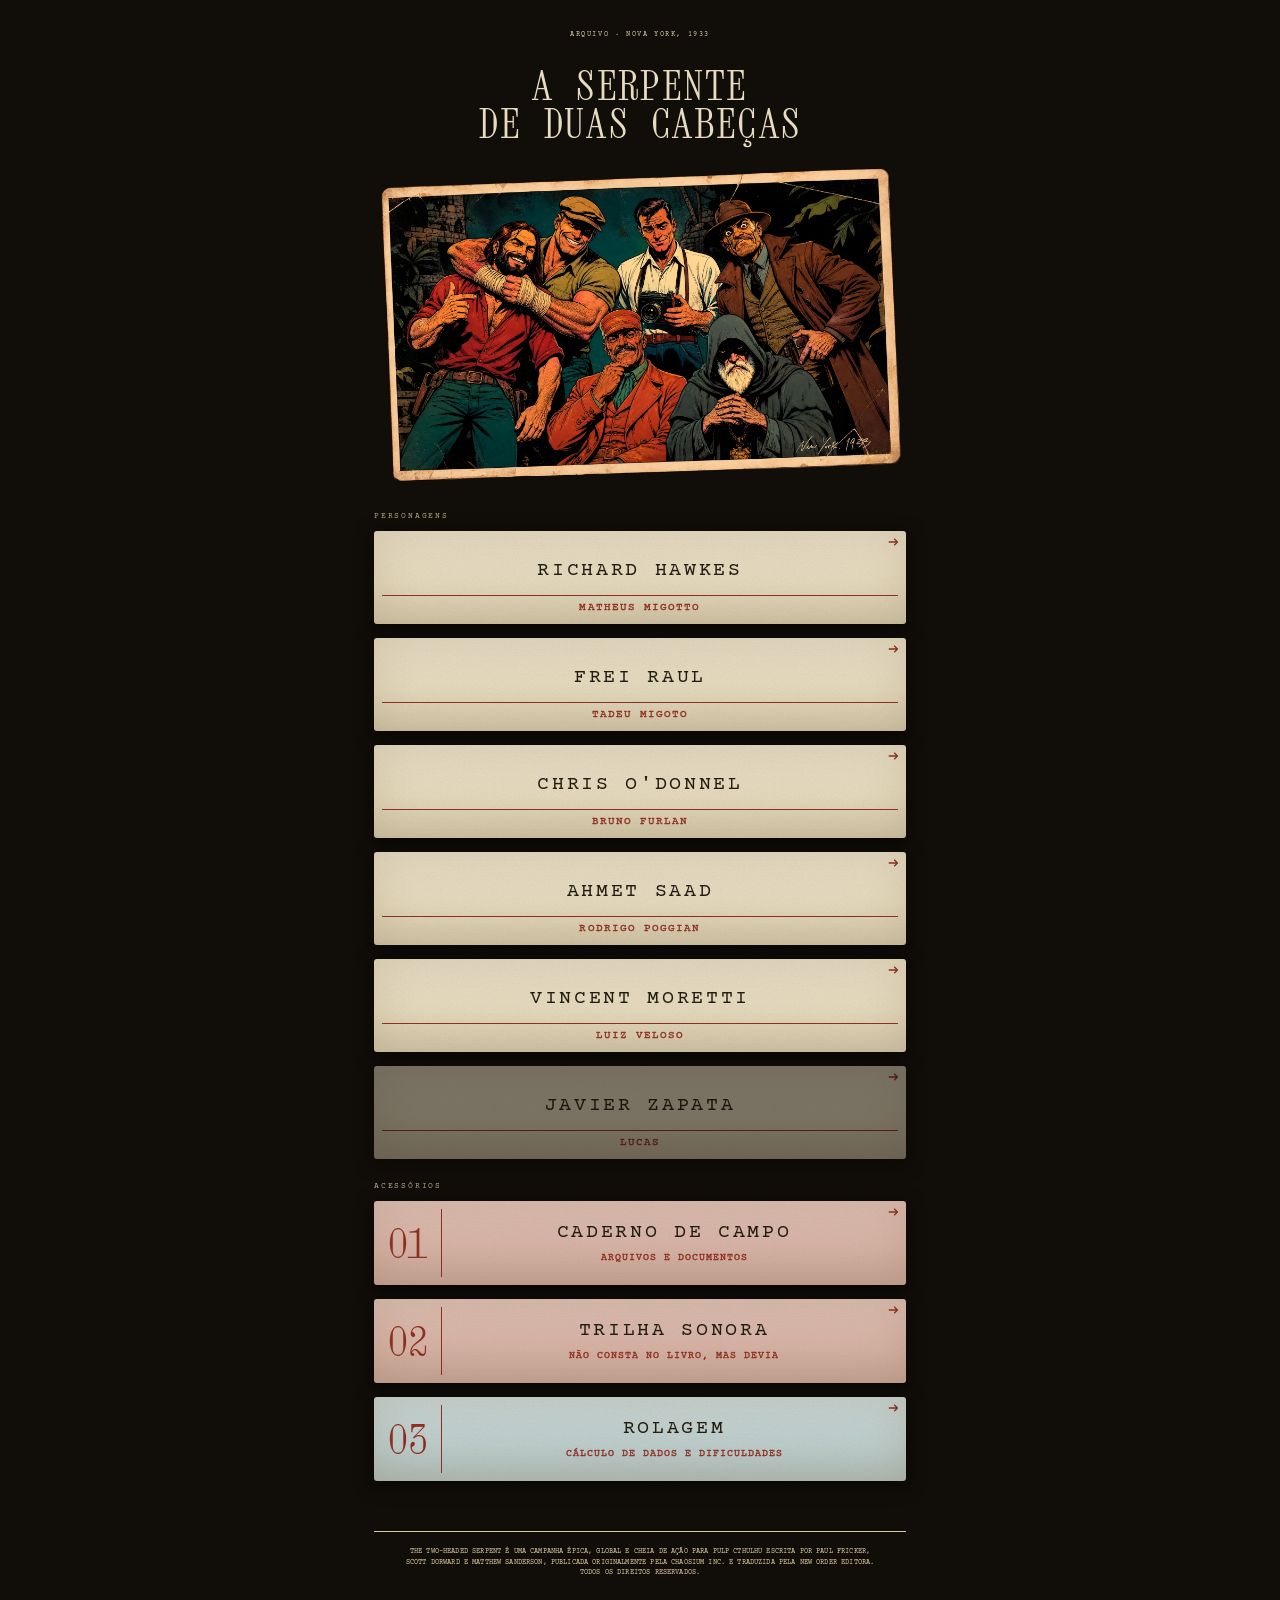
==== index.html @ 525dca21 "Raul no site: ficha, inventário e cards; .45 a 1D10+1; imagens já abrem prontas; Kornfield batista" ====
<!doctype html>
<html lang="pt-BR">
<head>
<meta charset="utf-8">
<meta name="viewport" content="width=device-width, initial-scale=1, viewport-fit=cover">
<meta name="robots" content="noindex, nofollow">
<title>A Serpente de Duas Cabeças · Jogadores</title>
<link rel="preconnect" href="https://fonts.googleapis.com">
<link rel="preconnect" href="https://fonts.gstatic.com" crossorigin>
<link rel="stylesheet" href="https://fonts.googleapis.com/css2?family=Courier+Prime:ital,wght@0,400;0,700;1,400&family=Xanh+Mono&display=swap">
<style>
/* Site dos jogadores. Medidas tiradas da revisão do Arthur (Revisão-Telas, 18/11/2026), numa
   tela de 390 px. 1 pt do Illustrator = 1,333 px. Regras: OS/DESIGN.md. Feito para celular. */
:root {
  --mesa:#110d09; --papel:#e7dcc0; --azul:#bfd1d1; --rosa:#d9b5a8; --sangue:#8e2f21;
  --tinta:#231d11; --escuro:#18120c; --tinta-clara:#d9c8a2;
  --fio:1.33px;                    /* 1 pt: o dobro dos 0,5 pt do Illustrator, que no celular ficou fino */
  --pt:radial-gradient(circle at 1px 1px, var(--sangue) .95px, transparent 1.2px); /* ponto do pontilhado */
  --f-maquina:'Courier Prime','Courier New',Courier,monospace;
  --f-titulo:'Xanh Mono','Courier Prime','Courier New',monospace;
  --ruido:url("data:image/svg+xml,%3Csvg xmlns='http://www.w3.org/2000/svg' width='140' height='140'%3E%3Cfilter id='n'%3E%3CfeTurbulence type='fractalNoise' baseFrequency='0.9' numOctaves='2' stitchTiles='stitch'/%3E%3CfeColorMatrix type='matrix' values='0 0 0 0 0.2 0 0 0 0 0.15 0 0 0 0 0.08 0 0 0 0.25 0'/%3E%3C/filter%3E%3Crect width='140' height='140' filter='url(%23n)' opacity='0.45'/%3E%3C/svg%3E");
  color-scheme:dark;
}
*,*::before,*::after { box-sizing:border-box; }
html { -webkit-text-size-adjust:100%; }
body { margin:0; background:var(--mesa); color:var(--tinta); font-family:var(--f-maquina); font-size:12px; line-height:1.45; }
button { font:inherit; color:inherit; cursor:pointer; background:none; border:0; padding:0; }
a { color:var(--sangue); }
:focus-visible { outline:1px dashed var(--sangue); outline-offset:2px; }
h1,h2,h3 { font-weight:400; margin:0; }
p { margin:0; }
.mesa { max-width:560px; margin:0 auto; padding:13px max(14px, env(safe-area-inset-right)) 40px max(14px, env(safe-area-inset-left)); display:flex; flex-direction:column; gap:14px; }

/* Superfícies: mesmo ruído e sombra, três cores */
.papel, .azul, .rosa { background-image:var(--ruido), linear-gradient(180deg, rgba(255,255,255,.18) 0%, rgba(255,255,255,0) 55%, rgba(60,40,10,.10) 100%);
  background-size:140px 140px, cover; box-shadow:inset 0 0 46px rgba(120,90,50,.18), 0 4px 18px rgba(0,0,0,.6); border-radius:3px; }
.papel { background-color:var(--papel); }
.azul { background-color:var(--azul); }
.rosa { background-color:var(--rosa); }

/* Peças que se repetem */
.cx { text-transform:uppercase; }
.rot { font-size:10px; letter-spacing:.1em; text-transform:uppercase; color:var(--sangue); -webkit-text-stroke:.35px var(--sangue); }
.nome-g { font-weight:400; font-size:20px; letter-spacing:.133em; text-transform:uppercase; line-height:1.2; color:var(--tinta); }
.titulo { font-family:var(--f-titulo); color:var(--sangue); font-size:20px; letter-spacing:.133em; text-transform:uppercase; -webkit-text-stroke:.8px var(--sangue); }
.ponto { height:2px; background:var(--pt) 0 0/4px 2px repeat-x; }
.pontilhado { background:
  var(--pt) top left/4px 2px repeat-x,
  var(--pt) bottom left/4px 2px repeat-x,
  var(--pt) top left/2px 4px repeat-y,
  var(--pt) top right/2px 4px repeat-y; }
.seta { width:9px; height:10px; flex:none; stroke:var(--sangue); fill:none; stroke-width:var(--fio); }
.num { font-family:var(--f-titulo); -webkit-text-stroke:.4px var(--tinta); color:var(--tinta); }
.rotulo { font-size:8.2px; letter-spacing:.22em; text-transform:uppercase; color:var(--tinta-clara); opacity:.8; margin:8px 0 -6px; }

/* Barra do topo */
.topo { display:flex; align-items:center; justify-content:space-between; color:var(--tinta-clara); border-bottom:var(--fio) solid var(--tinta-clara); padding:0 1px 7px; }
.voltar { display:inline-flex; color:var(--tinta-clara); text-decoration:none; padding:10px; margin:-10px; }
.voltar i { width:11.2px; height:11.2px; border:var(--fio) solid var(--tinta-clara); display:grid; place-items:center; }
.voltar i svg { width:8px; height:6px; stroke:var(--tinta-clara); fill:none; stroke-width:var(--fio); }
.voltar b { height:11.2px; border:var(--fio) solid var(--tinta-clara); border-left:0; font-size:7.2px; letter-spacing:.2em; padding:0 7px 0 8px; line-height:10px; text-transform:uppercase; }
.topo .onde { font-size:9.3px; letter-spacing:.2em; text-transform:uppercase; }

/* Portal */
.capa { text-align:center; color:var(--tinta-clara); padding:16px 0 0; }
.capa small { display:block; font-size:7.3px; letter-spacing:.22em; text-transform:uppercase; }
.capa h1 { font-family:var(--f-titulo); font-size:40px; line-height:38px; letter-spacing:.04em; text-transform:uppercase; color:var(--papel); margin-top:26px; }
.foto { display:block; width:100%; padding:0; margin:4px 0 0; cursor:zoom-in; }
.foto img { width:100%; height:auto; display:block; }
.porta { position:relative; display:block; text-decoration:none; color:var(--tinta); }
.porta > .seta { position:absolute; top:6px; right:8px; transform:rotate(-90deg); }
.porta.pj { height:93px; padding:28px 8px 0; text-align:center; }
.porta.pj b { display:block; font-weight:400; height:36px; }
.porta.pj small { display:block; border-top:var(--fio) solid var(--sangue); padding-top:5px; font-size:10.7px; }
.porta.sem { opacity:.5; }
.porta.acc { display:grid; grid-template-columns:68px 1fr; height:84px; }
.porta.acc .n { font-family:var(--f-titulo); font-size:40px; color:var(--sangue); display:grid; place-items:center; border-right:var(--fio) solid var(--sangue); margin:8px 0; line-height:1; }
.porta.acc div { display:flex; flex-direction:column; justify-content:center; align-items:center; text-align:center; padding:0 10px; gap:6px; }
.porta.acc small { font-size:10px; }
.creditos { border-top:var(--fio) solid var(--tinta-clara); margin-top:36px; padding:14px 6px 0; text-align:center; color:var(--tinta-clara); font-size:7.3px; letter-spacing:.02em; text-transform:uppercase; line-height:1.45; text-wrap:balance; }

/* Ampliar a foto */
.zoom { position:fixed; inset:0; z-index:9; background:#0a0705; touch-action:none; overflow:hidden; }
.zoom[hidden] { display:none; }
.zoom img { position:absolute; inset:0; width:100%; height:100%; object-fit:contain; transform-origin:50% 50%; will-change:transform; user-select:none; -webkit-user-drag:none; }
.zoom .fechar { position:absolute; z-index:1; top:max(14px, env(safe-area-inset-top)); right:14px; display:inline-flex; color:var(--tinta-clara); padding:10px; margin:-10px; }
.zoom .fechar b { height:20px; border:var(--fio) solid var(--tinta-clara); font-size:9px; letter-spacing:.2em; padding:0 9px; line-height:19px; font-weight:700; text-transform:uppercase; }
.zoom .dica { position:absolute; bottom:max(16px, env(safe-area-inset-bottom)); left:0; right:0; text-align:center; color:var(--tinta-clara); opacity:.6; font-size:8.2px; letter-spacing:.22em; text-transform:uppercase; pointer-events:none; }

/* Personagem */
.retrato { width:100%; aspect-ratio:3/4; object-fit:cover; border-radius:3px; display:block; background:#1b140d; margin-top:30px; }
.retrato.vazio { display:grid; place-items:center; color:var(--tinta-clara); opacity:.5; font-size:12px; }
.ident { padding:9px 9px 12px; margin-top:-1px; }
.tabela { border:var(--fio) solid var(--sangue); display:grid; grid-template-columns:131.5fr 71.4fr 71.4fr 71.4fr; }
.tabela > div { border-right:var(--fio) solid var(--sangue); border-bottom:var(--fio) solid var(--sangue); padding:4px 7px 5px; min-width:0; }
.tabela > div:nth-last-child(-n+2) { border-bottom:0; }
.tabela .ult { border-right:0; }
.tabela .nome { grid-column:1/-1; position:relative; text-align:center; padding:9px 7px 4px; border-right:0; }
.tabela .nome .rot { position:absolute; left:7px; top:4px; }
.tabela .nome h1 { font-family:var(--f-titulo); font-size:27px; line-height:1.05; letter-spacing:.111em; text-transform:uppercase; color:#191717; -webkit-text-stroke:.8px #191717; }
.tabela .meia { grid-column:span 2; }
.tabela .v { display:block; text-align:center; font-size:13.3px; letter-spacing:.1em; text-transform:uppercase; line-height:1.25; padding-top:2px; overflow-wrap:anywhere; }
.botoes { display:grid; grid-template-columns:repeat(3,1fr); gap:7.7px; margin-top:10px; }
.botoes a { position:relative; height:41px; border:var(--fio) solid var(--sangue); display:grid; place-items:center; text-decoration:none; }
.botoes a span { font-family:var(--f-titulo); font-size:15.5px; letter-spacing:.065em; text-transform:uppercase; color:var(--sangue); -webkit-text-stroke:.8px var(--sangue); padding-bottom:3px;
  background:var(--pt) 0 100%/4px 2px repeat-x; line-height:1.1; }
.botoes a .seta { position:absolute; right:5px; bottom:3px; transform:rotate(-90deg); }

/* Fichas: blocos que abrem e fecham */
details.area > summary { list-style:none; cursor:pointer; position:relative; padding:14px 30px 11px; text-align:center; user-select:none; }
details.area > summary::-webkit-details-marker { display:none; }
details.area > summary .seta { position:absolute; right:13px; top:50%; margin-top:-5px; transition:transform .18s; }
details.area:not([open]) > summary .seta { transform:rotate(-90deg); }
.dentro { border-top:var(--fio) solid var(--sangue); border-bottom:var(--fio) solid var(--sangue); margin:0 9px 18px; }
.rosa > .dentro, .aviso-fim .dentro { border-top:0; }

/* Estado atual */
.medidores { display:grid; grid-auto-flow:column; grid-auto-columns:95px; gap:7.5px; overflow-x:auto; scroll-snap-type:x mandatory; scrollbar-width:none;
  margin:0 -9px; padding:14px 11px 16px; scroll-padding-inline:11px; }
.medidores::-webkit-scrollbar { display:none; }
@media (min-width:520px) { .medidores { grid-auto-flow:row; grid-template-columns:repeat(5,minmax(0,1fr)); grid-auto-columns:auto; overflow:visible; } }
.med { scroll-snap-align:start; border:var(--fio) solid var(--sangue); display:flex; flex-direction:column; align-items:center; }
.med > span { width:100%; height:25px; border-bottom:var(--fio) solid var(--sangue); text-align:center; font-size:20px; line-height:25px; color:var(--sangue); text-transform:uppercase; }
.med input { width:100%; min-width:0; height:62px; text-align:center; font-family:var(--f-titulo); font-size:55px; line-height:62px; color:var(--escuro); background:transparent; border:0; padding:0; margin-top:4px; -moz-appearance:textfield; border-radius:0; }
.med input::-webkit-outer-spin-button,.med input::-webkit-inner-spin-button { -webkit-appearance:none; }
.med input:focus { outline:none; background:rgba(255,255,255,.25); }
.med .ponto { width:58px; margin-top:3px; }
.med small { font-size:10px; letter-spacing:.1em; color:var(--sangue); -webkit-text-stroke:.35px var(--sangue); text-transform:uppercase; height:20px; line-height:20px; }
.med .pm { display:grid; grid-template-columns:1fr 1fr; width:100%; border-top:var(--fio) solid var(--sangue); }
.med .pm button { height:25px; position:relative; }
.med .pm button + button { border-left:var(--fio) solid var(--sangue); }
.med .pm button::before, .med .pm button.mais::after { content:''; position:absolute; left:50%; top:50%; width:7.2px; height:var(--fio); margin-left:-3.6px; background:var(--sangue); }
.med .pm button.mais::after { transform:rotate(90deg); }

/* Combate */
.arma { display:grid; grid-template-columns:1fr 63px; gap:0 10px; padding:12px 0 12px; position:relative; }
.arma + .arma { background:var(--pt) 0 0/4px 2px repeat-x; }
.arma .esq { min-width:0; display:flex; flex-direction:column; }
.arma .l { display:flex; justify-content:space-between; gap:8px; align-items:baseline; }
.arma .l .rot:last-child { flex:none; }
.arma .l .nome-g:last-child { flex:none; }
.arma .nome-g { margin-top:6px; }
.caixa { border:var(--fio) solid var(--sangue); display:grid; grid-template-columns:42.2fr 21.1fr; grid-template-rows:23.5px 23.5px; align-self:start; }
.caixa > * { display:grid; place-items:center; }
.caixa .g { grid-row:1/3; border-right:var(--fio) solid var(--sangue); font-size:36px; letter-spacing:-.03em; -webkit-text-stroke:0; line-height:1; padding-top:2px; }
.caixa .m { font-size:13.3px; line-height:1; }
.caixa .m + .m { border-top:var(--fio) solid var(--sangue); }
.caixa .d { grid-column:1/-1; border-top:var(--fio) solid var(--sangue); padding:4px 2px 5px; text-align:center; line-height:1.15; }
.caixa .d b { display:block; font-size:12px; letter-spacing:.06em; text-transform:uppercase; overflow-wrap:break-word; }
.balas { display:flex; flex-wrap:wrap; align-items:center; margin:8px 0 0 -4px; }
.bc { width:23px; height:30px; display:grid; place-items:center; flex:none; }
/* gabarito vermelho; o X preto, riscado à mão, vaza um pouco do círculo */
.circ { width:15px; height:15px; border-radius:50%; border:var(--fio) solid var(--sangue); position:relative; display:block; }
.x .circ::before, .x .circ::after { content:''; position:absolute; left:50%; top:50%; width:23px; height:2px; margin:-1px 0 0 -11.5px; background:var(--tinta); transform:rotate(45deg); border-radius:1px; }
.x .circ::after { transform:rotate(-43deg); width:22px; margin-left:-11px; }
.balas .rec { margin-left:auto; padding:6px 0; text-decoration:underline; text-underline-offset:2px; }

/* Atributos */
.atribs { display:grid; grid-template-columns:1fr 1fr; gap:6px 0; padding:20px 0 22px; }
.atribs > div { display:flex; align-items:center; justify-content:center; gap:20px; }
.atribs .a { font-size:20px; letter-spacing:.133em; text-transform:uppercase; color:var(--sangue); text-decoration:underline; text-decoration-thickness:var(--fio); text-underline-offset:3px; width:52px; text-align:right; }
.atribs .caixa { grid-template-columns:42.2px 21.1px; }
.extras { display:flex; justify-content:center; gap:18.5px; padding:20px 0 22px; background:var(--pt) 0 0/4px 2px repeat-x; }
.extras > div { width:84px; height:59px; border:var(--fio) solid var(--sangue); padding:3px 6px 0; }
.extras .rot { display:block; line-height:1.2; }
.extras .num { display:block; text-align:center; font-size:36px; line-height:1; letter-spacing:-.03em; -webkit-text-stroke:0; }

/* Perícias */
.busca { display:block; width:100%; height:27.5px; margin:16px 0 4px; padding:0 9px; font:inherit; font-size:16px; border:var(--fio) solid var(--sangue); border-radius:0; background:transparent; color:var(--tinta); }
.busca::placeholder { font-style:italic; font-size:10px; letter-spacing:.1em; text-transform:uppercase; color:var(--sangue); }
.per { display:flex; align-items:center; gap:4px; min-height:39px; padding:4px 5px 4px 0; background:var(--pt) 0 100%/4px 2px repeat-x; }
.per:last-child { background:none; }
.per .bc { width:26px; height:34px; }
.per .bc.sem { visibility:hidden; }
.per .nm { flex:1; font-size:13.3px; letter-spacing:.075em; text-transform:uppercase; line-height:1.15; }
.per .nm i { display:block; -webkit-text-stroke:0; font-size:10px; font-style:italic; font-weight:400; letter-spacing:.1em; }
.per.grad .nm { font-weight:700; }
.per .vals { display:flex; align-items:center; flex:none; }
.per .vals b { width:21.1px; height:23.4px; border:var(--fio) solid var(--sangue); display:grid; place-items:center; font-weight:400; font-size:18.7px; letter-spacing:-.04em; line-height:1; padding-top:1px; -webkit-text-stroke:.5px var(--tinta); }
.per .vals em { font-style:normal; width:22.6px; text-align:center; font-size:13.3px; border-right:var(--fio) solid var(--sangue); line-height:15px; padding-top:1px; }
.per .vals b + em { margin-left:2px; }

/* Talentos e antecedentes */
.lista > div { padding:12px 10px 14px; position:relative; }
.lista > div + div { background:var(--pt) 0 0/4px 2px repeat-x; }
.lista .rot { display:block; margin-bottom:4px; }
.lista .nome-g { text-decoration:underline; text-decoration-thickness:var(--fio); text-underline-offset:4px; margin-bottom:8px; padding-right:20px; }
.lista p { font-size:12px; line-height:1.3; }
.lista p.nome-g { font-size:20px; line-height:1.2; }
.tal.off { opacity:.45; }
.marca { position:absolute; right:12px; top:12px; width:13.3px; height:13.3px; border:var(--fio) solid var(--sangue); }
.marca::before, .marca::after { content:''; position:absolute; left:50%; top:50%; width:21px; height:2px; margin:-1px 0 0 -10.5px; border-radius:1px; background:var(--tinta); transform:rotate(45deg); }
.marca::after { transform:rotate(-45deg); }
.off .marca::before, .off .marca::after { display:none; }
.lista .marca { padding:0; }
.marca-toque { position:absolute; right:0; top:0; width:44px; height:44px; }

/* Aviso de fim de sessão */
.aviso-fim { padding:14px 9px 0; text-align:center; }
.aviso-fim .titulo { display:block; padding-bottom:10px; }
.aviso-fim .ponto { margin:0; }
.aviso-fim p { -webkit-text-stroke:.35px var(--sangue); color:var(--sangue); font-size:10px; letter-spacing:.1em; text-transform:uppercase; line-height:1.5; padding:12px 0 14px; }
.aviso-fim .dois { display:grid; grid-template-columns:140.9px 140.9px; justify-content:center; gap:4px 17.6px; padding-bottom:18px; border-bottom:var(--fio) solid var(--sangue); margin-bottom:18px; }
.aviso-fim .dois .rot { display:block; }
.aviso-fim .dois button { height:41px; width:100%; border:var(--fio) solid var(--sangue); font-weight:700; font-size:10.7px; letter-spacing:.15em; text-transform:uppercase; line-height:1.35; color:var(--tinta); padding:0 4px; }

/* Inventário e cards */
.pagina { font-family:var(--f-titulo); font-size:40px; line-height:1.1; letter-spacing:.04em; text-transform:uppercase; color:var(--papel); text-align:center; margin:10px 0 0; }
.item > summary, .item > .cab { list-style:none; display:flex; align-items:center; gap:8px; padding:14px 13px 11px 14px; }
.item > summary { cursor:pointer; }
.item > summary::-webkit-details-marker { display:none; }
.item .nome-g { flex:1; min-width:0; }
.item .nome-g small { font-size:10px; letter-spacing:.1em; color:var(--sangue); white-space:nowrap; }
.item .q { display:flex; align-items:center; gap:5px; flex:none; }
.item .q i { width:8.5px; height:8.5px; position:relative; }
.item .q i::before, .item .q i::after { content:''; position:absolute; left:50%; top:50%; width:11.9px; height:var(--fio); margin-left:-5.95px; background:var(--sangue); transform:rotate(45deg); }
.item .q i::after { transform:rotate(-45deg); }
.item .q b { width:18.3px; height:18.3px; border:var(--fio) solid var(--sangue); display:grid; place-items:center; font-weight:400; font-size:13.7px; line-height:1; }
.item:not([open]) > summary .seta { transform:rotate(-90deg); }
.item .dentro { border-bottom:0; margin:0 9px; padding:14px 5px 16px; }
.item .dentro img { width:100%; border-radius:3px; display:block; margin-bottom:12px; }
.item .desc, .carta .desc { font-weight:700; font-size:12.5px; line-height:1.4; margin-bottom:12px; }
.emjogo { padding:10px 12px 12px 10px; }
.emjogo h3 { font-weight:700; font-size:10px; letter-spacing:.1em; text-transform:uppercase; color:var(--sangue); margin-bottom:6px; }
.emjogo ul { margin:0; padding:0; list-style:none; }
.emjogo li { font-size:12px; line-height:1.5; padding-left:15px; position:relative; }
.emjogo li::before { content:''; position:absolute; left:1px; top:.62em; width:4px; height:4px; background:var(--tinta); }
.emjogo li u { text-transform:uppercase; text-decoration-thickness:var(--fio); text-underline-offset:2px; }
.item .link { margin-top:12px; font-size:12px; }
.local { font-style:italic; font-size:12px; color:var(--tinta-clara); opacity:.85; margin:0 0 -6px; }
.vazio { border:var(--fio) dashed #4a3d29; border-radius:3px; padding:18px; color:var(--tinta-clara); opacity:.75; font-size:12px; }
/* Cards (feitiços, criaturas, regras): fechados, abrem com toque. Texto em markdown curto (ver md()) */
.carta { padding:0; }
.carta > summary { list-style:none; cursor:pointer; position:relative; padding:14px 34px 12px 14px; }
.carta > summary::-webkit-details-marker { display:none; }
.carta > summary .rot { display:block; margin-bottom:3px; }
.carta > summary .nome-g { padding:0; border:0; margin:0; }
.carta > summary .seta { position:absolute; right:13px; top:50%; margin-top:-5px; transition:transform .18s; }
.carta:not([open]) > summary .seta { transform:rotate(-90deg); }
.carta .corpo { border-top:var(--fio) solid var(--sangue); margin:0 9px; padding:16px 5px 18px; }
.carta .ilus { display:block; width:100%; max-width:none; margin:0 0 16px; border-radius:2px; }
.carta .ilus.traco { max-width:230px; margin-inline:auto; mix-blend-mode:multiply; }
.carta .ilus-vazia { border:var(--fio) dashed var(--sangue); opacity:.55; height:120px; display:grid; place-items:center; margin-bottom:16px;
  font-size:9px; letter-spacing:.22em; text-transform:uppercase; color:var(--sangue); }
.carta .txt p { font-size:12px; line-height:1.5; margin:0 0 10px; text-align:left; hyphens:auto; }
.carta .txt b { font-weight:700; }
.carta .txt h3 { font-family:var(--f-titulo); font-size:17px; letter-spacing:.12em; text-transform:uppercase; color:var(--sangue);
  -webkit-text-stroke:.6px var(--sangue); text-align:center; margin:20px 0 10px; display:flex; align-items:center; gap:10px; }
.carta .txt h3::before, .carta .txt h3::after { content:''; flex:1; height:var(--fio); background:var(--sangue); }
.carta .txt h4 { font-weight:700; font-size:10px; letter-spacing:.1em; text-transform:uppercase; color:var(--sangue); margin:12px 0 4px; }
.carta .txt ul { margin:0 0 10px; padding:0; list-style:none; }
.carta .txt li { font-size:12px; line-height:1.45; padding-left:15px; position:relative; margin-bottom:3px; }
.carta .txt li::before { content:''; position:absolute; left:1px; top:.62em; width:4px; height:4px; background:var(--tinta); }
.carta .txt ul.passos li { padding-left:0; }
.carta .txt ul.passos li::before { display:none; }
.carta .txt ul.passos .n { color:var(--sangue); }
.carta .txt .obs { font-style:italic; font-size:11px; opacity:.85; }
.carta .txt .fecho { border-top:var(--fio) solid var(--sangue); border-bottom:var(--fio) solid var(--sangue); padding:9px 4px; text-align:center;
  font-size:10.5px; letter-spacing:.08em; text-transform:uppercase; font-weight:700; margin-top:14px; }
/* Ficha de criatura */
.cri { display:grid; grid-template-columns:repeat(3,1fr); border:var(--fio) solid var(--sangue); margin-bottom:12px; }
.cri > div { display:flex; justify-content:space-between; align-items:baseline; padding:6px 8px 5px; border-right:var(--fio) solid var(--sangue); border-bottom:var(--fio) solid var(--sangue); }
.cri > div:nth-child(3n) { border-right:0; }
.cri > div:nth-last-child(-n+3) { border-bottom:0; }
.cri .rot { font-size:15px; letter-spacing:.08em; -webkit-text-stroke:.45px var(--sangue); }
.cri .num { font-size:20px; line-height:1; -webkit-text-stroke:0; }
.atq { border:var(--fio) solid var(--sangue); margin-bottom:6px; }
.atq > div { display:grid; grid-template-columns:1fr 92px 74px; align-items:center; gap:6px; padding:6px 8px 5px; }
.atq > div + div { background:var(--pt) 0 0/4px 2px repeat-x; }
.atq .nm { font-size:12px; letter-spacing:.08em; text-transform:uppercase; font-weight:700; }
.atq .v { font-family:var(--f-titulo); font-size:18px; -webkit-text-stroke:0; white-space:nowrap; }
.atq .v small { font-family:var(--f-maquina); font-size:10px; letter-spacing:.04em; }
.atq .d { text-align:right; font-size:12px; white-space:nowrap; }
.atq .cab { padding-top:5px; padding-bottom:3px; }
.atq .cab span { font-size:8.5px; letter-spacing:.18em; text-transform:uppercase; color:var(--sangue); }
.atq .cab span:last-child { text-align:right; }
.nota-atq { font-size:10px; letter-spacing:.1em; text-transform:uppercase; color:var(--sangue); text-align:right; margin-bottom:12px; }
.poder .vercard { display:inline-flex; align-items:center; gap:6px; margin-top:8px; font-size:10px; letter-spacing:.1em; text-transform:uppercase; color:var(--sangue); text-decoration:none; padding:6px 0; }
.poder .vercard .seta { transform:rotate(-90deg); }
.carta .fonte { margin-top:14px; font-size:8.2px; letter-spacing:.2em; text-transform:uppercase; color:var(--sangue); opacity:.7; display:flex; justify-content:space-between; }
</style>
</head>
<body>
<div class="mesa" id="mesa"></div>
<div class="zoom" id="zoom" hidden><button class="fechar" data-z="fecha" aria-label="Fechar"><b>Fechar ×</b></button><img id="zoom-img" alt="Foto do grupo"><p class="dica">Dois dedos para ampliar</p></div>
<script src="dados.js"></script>
<script>
/* Navegação por # : #/ (portal) · #/<pj> · #/<pj>/ficha · #/<pj>/inventario · #/<pj>/cartas
   O que o jogador mexe (PV, PM, sanidade, sorte, armadura, munição, talento ligado) fica só neste
   aparelho (localStorage "ths-pj:<pj>"). Nada é enviado a lugar nenhum. A ficha oficial é o ficha.yaml. */
const D = window.DADOS, mesa = document.getElementById('mesa');
const esc = s => String(s == null ? '' : s).replace(/&/g, '&amp;').replace(/</g, '&lt;').replace(/"/g, '&quot;');
const semAcento = s => s.normalize('NFD').replace(/[̀-ͯ]/g, '').toLowerCase();
const dd = v => v == null ? '—' : (v < 10 ? '0' + v : '' + v);
const SETA = '<svg class="seta" viewBox="0 0 9 10" aria-hidden="true"><path d="M4.5 0v9M1.2 5.7l3.3 3.3 3.3-3.3"/></svg>';
const caixa = (v, dano) => '<div class="caixa"><span class="num g">' + (v == null ? '—' : v) + '</span><span class="num m">' + (v == null ? '' : dd(Math.floor(v / 2))) + '</span><span class="num m">' + (v == null ? '' : dd(Math.floor(v / 5))) + '</span>' +
  (dano != null ? '<span class="d"><span class="rot">Dano</span><b>' + esc(dano).replace(/\+/g, '+<wbr>') + '</b></span>' : '') + '</div>';
let pj = null, E = null;
const chave = () => 'ths-pj:' + pj.slug;
/* Quando o Mestre registra a ficha de novo (campo registro do ficha.yaml), o que estava no aparelho dá lugar à ficha. */
function carrega() {
  const reg = pj.ficha ? pj.ficha.registro || '' : '';
  try { E = JSON.parse(localStorage.getItem(chave())); } catch (_) { E = null; }
  if (E && (E.registro || '') !== reg) E = null;
  if (!E) { E = { registro: reg, mun: {}, off: {}, marc: {}, areas: { estado: 1, combate: 1 } }; ((pj.ficha && pj.ficha.marcadas) || []).forEach(n => { E.marc[n] = 1; }); }
  E.marc = E.marc || {};
}
function salva() { try { localStorage.setItem(chave(), JSON.stringify(E)); } catch (_) {} }
const atual = k => E[k] !== undefined ? E[k] : (k === 'arm' ? pj.ficha.armadura.valor : typeof pj.ficha[k] === 'object' ? pj.ficha[k].atual : pj.ficha[k]);
const gasto = (a, i) => E.mun[i] != null ? E.mun[i] : (a.carregada != null ? a.municao - a.carregada : 0);

function topo(volta, onde) {
  return '<nav class="topo"><a class="voltar" href="' + volta + '"><i><svg viewBox="0 0 8 6"><path d="M8 3H.6M3 .5.6 3 3 5.5"/></svg></i><b>Voltar</b></a><span class="onde">' + esc(onde) + '</span></nav>';
}
function portal() {
  document.title = 'A Serpente de Duas Cabeças';
  mesa.innerHTML = '<header class="capa"><small>Arquivo · Nova York, 1933</small><h1>A Serpente<br>de Duas Cabeças</h1></header>' +
    (D.foto ? '<button class="foto" data-z="abre" aria-label="Ampliar a foto do grupo"><img src="' + D.foto + '" alt="Foto do grupo"></button>' : '') +
    '<p class="rotulo">Personagens</p>' +
    D.pjs.map(p => '<a class="porta pj papel' + (p.ficha ? '' : ' sem') + '" href="#/' + p.slug + '"><b class="nome-g">' + esc(p.nome) + '</b><small class="rot">' + esc(p.jogador || '') + '</small>' + SETA + '</a>').join('') +
    '<p class="rotulo">Acessórios</p>' +
    '<a class="porta acc rosa" href="' + D.caderno + '"><span class="n">01</span><div><b class="nome-g">Caderno de Campo</b><small class="rot">Arquivos e documentos</small></div>' + SETA + '</a>' +
    '<a class="porta acc rosa" href="' + D.trilha + '" target="_blank" rel="noopener"><span class="n">02</span><div><b class="nome-g">Trilha sonora</b><small class="rot">Não consta no livro, mas devia</small></div>' + SETA + '</a>' +
    '<a class="porta acc azul" href="' + D.rolagem + '"><span class="n">03</span><div><b class="nome-g">Rolagem</b><small class="rot">Cálculo de dados e dificuldades</small></div>' + SETA + '</a>' +
    '<p class="creditos">The Two-Headed Serpent é uma campanha épica, global e cheia de ação para Pulp Cthulhu escrita por Paul Fricker, Scott Dorward e Matthew Sanderson, publicada originalmente pela Chaosium Inc. e traduzida pela New Order Editora.<br>Todos os direitos reservados.</p>';
}
/* Baixa as imagens do PJ (itens e cards) assim que qualquer tela dele abre, para já estarem prontas no clique.
   As imagens ficam guardadas em PRONTAS (decodificadas) para o navegador não descartá-las. */
const jaBaixou = new Set(), PRONTAS = [];
function precarrega(o) {
  const urls = [];
  (function varre(x) {
    if (Array.isArray(x)) x.forEach(varre);
    else if (x && typeof x === 'object') for (const k in x) { if (k === 'img' && typeof x[k] === 'string') urls.push(x[k]); else varre(x[k]); }
  })([o.inventario, o.guardado, o.cartas]);
  urls.filter(u => !jaBaixou.has(u)).forEach(u => {
    jaBaixou.add(u);
    const im = new Image(); im.decoding = 'async'; im.src = u; PRONTAS.push(im);
    if (im.decode) im.decode().catch(() => {});
  });
}
function area() {
  const f = pj.ficha || {};
  const cel = (rot, v, cls) => '<div class="' + (cls || '') + '"><span class="rot">' + rot + '</span><span class="v">' + esc(v == null || v === '' ? '—' : v) + '</span></div>';
  mesa.innerHTML = topo('#/', 'personagem') +
    (pj.retrato ? '<img class="retrato" src="' + pj.retrato + '" alt="Retrato de ' + esc(pj.nome) + '">' : '<div class="retrato vazio">retrato a caminho</div>') +
    '<section class="ident papel"><div class="tabela"><div class="nome"><span class="rot">Nome</span><h1>' + esc(pj.nome) + '</h1></div>' +
    (pj.ficha ? cel('Cidade natal', f.nascimento) + cel('Idade', f.idade) + cel('Peso', f.peso) + cel('Altura', f.altura, 'ult') +
      cel('Ocupação', f.ocupacao, 'meia') + cel('Arquétipo', f.arquetipo, 'meia ult') : '') + '</div>' +
    (pj.ficha ? '<nav class="botoes">' + [['ficha', 'Ficha'], ['inventario', 'Inventário'], ['cartas', 'Cards']].map(b => '<a href="#/' + pj.slug + '/' + b[0] + '"><span>' + b[1] + '</span>' + SETA + '</a>').join('') + '</nav>'
      : '<p class="vazio" style="margin-top:10px;color:var(--tinta)">A ficha deste personagem ainda não foi passada para o sistema.</p>') + '</section>';
}
function bloco(id, titulo, dentro) {
  return '<details class="area azul" data-area="' + id + '"' + (E.areas[id] ? ' open' : '') + '><summary><h2 class="titulo">' + titulo + '</h2>' + SETA + '</summary><div class="dentro">' + dentro + '</div></details>';
}
function medidor(k, rot, max) {
  return '<div class="med"><span>' + rot + '</span><input type="number" inputmode="numeric" data-f="' + k + '" value="' + atual(k) + '" aria-label="' + rot + '"><i class="ponto"></i><small>' + (max != null ? 'max ' + max : '') + '</small>' +
    '<div class="pm"><button class="mais" data-a="passo" data-k="' + k + '" data-v="1" aria-label="mais"></button><button data-a="passo" data-k="' + k + '" data-v="-1" aria-label="menos"></button></div></div>';
}
function armas() {
  const dx = String(pj.ficha.dx || '').replace(/^\+/, '');
  return pj.ficha.armas.map((a, i) => {
    let b = '';
    if (a.municao) { const g = gasto(a, i); b = '<div class="balas">'; for (let n = 0; n < a.municao; n++) b += '<button class="bc' + (n < a.municao - g ? ' x' : '') + '" data-a="bala" data-i="' + i + '" data-n="' + n + '" aria-label="bala ' + (n + 1) + '"><i class="circ"></i></button>'; b += '<button class="rec rot" data-a="recarga" data-i="' + i + '">recarregar</button></div>'; }
    const dano = a.dano ? (/^0?$/.test(dx) ? String(a.dano).replace(/\s*\+\s*DX\b/i, '') : String(a.dano).replace(/\bDX\b/i, dx || 'DX')) : null;  // DX zero: some do dano
    return '<div class="arma"><div class="esq"><div class="l"><span class="rot">' + esc(a.pericia || '') + '</span>' + (a.alcance ? '<span class="rot">dist.</span>' : '') + '</div>' +
      '<div class="l"><b class="nome-g">' + esc(a.nome) + '</b>' + (a.alcance ? '<span class="nome-g">' + esc(a.alcance) + 'm</span>' : '') + '</div>' + b + '</div>' + caixa(a.valor, dano || '—') + '</div>';
  }).join('');
}
function pericias(q) {
  const t = semAcento(q || '');
  const l = pj.ficha.pericias.filter(p => !t || semAcento(p[0]).includes(t));
  return l.length ? l.map(p => { const m = p[0].match(/^(.*?)\s*(\(.*\))$/), v = p[1];
    const marca = p[3] ? '<button class="bc' + (E.marc[p[0]] ? ' x' : '') + '" data-a="marca" data-p="' + esc(p[0]) + '" aria-label="Marcar ' + esc(p[0]) + ' para evolução"><i class="circ"></i></button>' : '<span class="bc sem"></span>';
    return '<div class="per ' + (p[2] ? 'grad' : 'base') + '">' + marca + '<span class="nm">' + esc(m ? m[1] : p[0]) + (m ? '<i>' + esc(m[2].replace('/', ' e ')) + '</i>' : '') + '</span>' +
      '<span class="vals"><b class="num">' + dd(v) + '</b><em class="num">' + dd(Math.floor(v / 2)) + '</em><em class="num">' + dd(Math.floor(v / 5)) + '</em></span></div>'; }).join('')
    : '<div class="per base"><span class="nm" style="padding-left:30px">Nenhuma perícia com esse nome.</span></div>';
}
function ficha() {
  const f = pj.ficha, A = f.atributos, an = f.antecedentes || {};
  const rot = { descricao: 'Descrição', ideologia: 'Ideologia e crenças', pessoas_significativas: 'Pessoas significativas', locais_importantes: 'Locais importantes', pertences_queridos: 'Pertences queridos', caracteristicas: 'Características', ferimentos_e_cicatrizes: 'Ferimentos e cicatrizes', fobias_e_manias: 'Fobias e manias', encontros_estranhos: 'Encontros com entidades estranhas', historia: 'História' };
  mesa.innerHTML = topo('#/' + pj.slug, pj.nome) +
    bloco('estado', 'Estado atual', '<div class="medidores">' + medidor('pv', 'PV', f.pv.max) + medidor('sorte', 'Srt', null) + medidor('sanidade', 'San', null) + medidor('pm', 'PM', f.pm.max) + medidor('arm', 'Arm', null) + '</div>') +
    bloco('combate', 'Combate', armas()) +
    bloco('atributos', 'Atributos', '<div class="atribs">' + ['FOR', 'CON', 'DES', 'INT', 'TAM', 'POD', 'APA', 'EDU'].filter(k => A[k] != null).map(k => '<div><span class="a">' + k + '</span>' + caixa(A[k]) + '</div>').join('') + '</div>' +
      '<div class="extras">' + [['MOV', dd(f.mov)], ['Corpo', f.corpo == null ? '—' : (f.corpo < 0 ? '' : '0') + f.corpo], ['DX', String(f.dx || '0').toLowerCase()]].map(x => '<div><span class="rot">' + x[0] + '</span><span class="num">' + esc(x[1]) + '</span></div>').join('') + '</div>') +
    bloco('pericias', 'Perícias', '<input class="busca" id="busca" type="search" placeholder="Buscar perícia..." autocomplete="off"><div id="pers">' + pericias('') + '</div>') +
    bloco('talentos', 'Talentos e Poderes', '<div class="lista">' + (f.talentos.length || poderes().length ? f.talentos.map((t, i) => '<div class="tal' + (E.off[i] ? ' off' : '') + '"><span class="rot">Talento nº' + (i + 1) + '</span><p class="nome-g">' + esc(t.nome) + '</p><p>' + esc(t.descricao || 'Sem descrição ainda.') + '</p>' +
      '<span class="marca" aria-hidden="true"></span><button class="marca-toque" data-a="talento" data-i="' + i + '" aria-label="Ligar ou desligar ' + esc(t.nome) + '"></button></div>').join('') +
      poderes().map(c => '<div class="poder"><span class="rot">' + esc(c.tipo || 'Poder') + '</span><p class="nome-g">' + esc(c.nome) + '</p>' + (c.descricao ? '<p>' + esc(c.descricao) + '</p>' : '') +
      '<a class="vercard" href="#/' + pj.slug + '/cartas/' + c.slug + '">Ver o card ' + SETA + '</a></div>').join('') : '<div><p>Nenhum talento ou poder na ficha.</p></div>') + '</div>') +
    bloco('antecedentes', 'Antecedentes', '<div class="lista">' + Object.keys(rot).filter(k => an[k]).map(k => '<div><span class="rot">' + rot[k] + '</span><p>' + esc(an[k]) + '</p></div>').join('') + '</div>') +
    '<section class="aviso-fim rosa"><span class="titulo">Atenção!</span><i class="ponto" style="display:block"></i><p>O que você muda aqui fica só neste aparelho.<br>No fim da sessão, mande o resumo para o Mestre.</p>' +
    '<div class="dois"><span class="rot">Fim de sessão</span><span class="rot">Reset</span><button data-a="copia">Copiar resumo para o Mestre</button><button data-a="restaura">Valores do último registro</button></div></section>';
}
function itemInv(it) {
  const tem = it.descricao || it.img || (it.em_jogo && it.em_jogo.length) || it.link;
  const cab = '<b class="nome-g">' + esc(it.nome) + (it.nota ? ' <small>· ' + esc(it.nota) + '</small>' : '') + '</b>' + (it.qtd != null ? '<span class="q"><i></i><b class="num">' + dd(it.qtd) + '</b></span>' : '');
  if (!tem) return '<div class="item papel"><div class="cab">' + cab + '</div></div>';
  const linha = x => { const m = x.match(/^([^:]{1,24}):\s*(.*)$/); return '<li>' + (m ? '<u>' + esc(m[1]) + ':</u> ' + esc(m[2]) : esc(x)) + '</li>'; };
  return '<details class="item papel"><summary>' + cab + SETA + '</summary><div class="dentro">' +
    (it.img ? '<img decoding="async" src="' + it.img + '" alt="">' : '') + (it.descricao ? '<p class="desc">' + esc(it.descricao) + '</p>' : '') +
    (it.em_jogo && it.em_jogo.length ? '<div class="emjogo pontilhado"><h3>Em jogo</h3><ul>' + it.em_jogo.map(linha).join('') + '</ul></div>' : '') +
    (it.link ? '<p class="link"><a href="' + it.link + '">Abrir o Caderno de Campo →</a></p>' : '') + '</div></details>';
}
function inventario() {
  const gu = (pj.guardado || []).filter(g => g.itens.length);
  mesa.innerHTML = topo('#/' + pj.slug, pj.nome) + '<h1 class="pagina">Inventário</h1>' +
    '<p class="rotulo">Na bolsa</p>' + (pj.inventario.length ? pj.inventario.map(itemInv).join('') : '<p class="vazio">Nada na bolsa.</p>') +
    '<p class="rotulo">Guardado</p>' + (gu.length ? gu.map(g => (g.local ? '<p class="local">' + esc(g.local) + '</p>' : '') + g.itens.map(itemInv).join('')).join('') : '<p class="vazio">Nada guardado.</p>');
}
// Markdown curto dos cards (seção "## Texto"): ### título · #### subtítulo · - lista · 1. passo numerado · **negrito** · *linha em itálico* · !! fecho
function md(t) {
  const inl = s => esc(s).replace(/\*\*(.+?)\*\*/g, '<b>$1</b>');
  let h = '', ul = false;
  for (const raw of t.trim().split('\n')) {
    const l = raw.trim();
    const num = l.match(/^(\d+)\.\s+(.*)$/);
    if (ul && (num ? ul !== 'n' : !l.startsWith('- ') || ul === 'n')) { h += '</ul>'; ul = false; }
    if (!l) continue;
    if (num) { if (!ul) { h += '<ul class="passos">'; ul = 'n'; } h += '<li><b class="n">' + num[1] + '.</b> ' + inl(num[2]) + '</li>'; continue; }
    if (l.startsWith('#### ')) h += '<h4>' + inl(l.slice(5)) + '</h4>';
    else if (l.startsWith('### ')) h += '<h3>' + inl(l.slice(4)) + '</h3>';
    else if (l.startsWith('- ')) { if (!ul) { h += '<ul>'; ul = true; } h += '<li>' + inl(l.slice(2)) + '</li>'; }
    else if (l.startsWith('!! ')) h += '<p class="fecho">' + inl(l.slice(3)) + '</p>';
    else if (/^\*[^*].*\*$/.test(l)) h += '<p class="obs">' + inl(l.slice(1, -1)) + '</p>';
    else h += '<p>' + inl(l) + '</p>';
  }
  return h + (ul ? '</ul>' : '');
}
function criatura(c) {
  return '<div class="cri">' + c.attrs.map(a => '<div><span class="rot">' + esc(a[0]) + '</span><span class="num">' + esc(a[1] || '—') + '</span></div>').join('') + '</div>' +
    (c.ataques.length ? '<div class="atq"><div class="cab"><span>Ataque</span><span>Valor</span><span>Dano</span></div>' +
      c.ataques.map(a => '<div><span class="nm">' + esc(a[0]) + '</span><span class="v">' + (a[1] == null ? '—' : a[1]) + (a[2] ? ' <small>(' + a[2] + ')</small>' : '') + '</span><span class="d">' + esc(a[3]) + '</span></div>').join('') + '</div>' : '') +
    (c.nota ? '<p class="nota-atq">' + esc(c.nota) + '</p>' : '') +
    '<div class="txt">' + c.efeitos.map(e => '<h4>' + esc(e.nome) + '</h4><ul>' + e.itens.map(x => '<li>' + esc(x) + '</li>').join('') + '</ul>').join('') +
    c.habilidades.map(x => '<p class="fecho">' + esc(x) + '</p>').join('') + '</div>';
}
/* Poderes: os cards do PJ que não são criatura nem tomo (feitiços, regras, habilidades), resumidos na ficha com link para o card. */
function poderes() { return (pj.cartas || []).filter(c => c.slug && c.tipo !== 'Criatura' && c.tipo !== 'Tomo'); }
function cartas() {
  mesa.innerHTML = topo('#/' + pj.slug, pj.nome) + '<h1 class="pagina">Cards</h1>' +
    (pj.cartas.length ? pj.cartas.map(c => '<details class="carta papel"' + (c.slug ? ' data-c="' + c.slug + '"' : '') + '><summary>' + (c.tipo ? '<span class="rot">' + esc(c.tipo) + '</span>' : '') + '<h2 class="nome-g">' + esc(c.nome) + '</h2>' + SETA + '</summary><div class="corpo">' +
      (c.img ? '<img class="ilus' + (c.traco ? ' traco' : '') + '" decoding="async" src="' + c.img + '" alt="">' : '') +
      (c.criatura ? criatura(c.criatura) : '') +
      (!c.texto && !c.criatura && c.descricao ? '<p class="desc">' + esc(c.descricao) + '</p>' : '') + (c.texto ? '<div class="txt">' + md(c.texto) + '</div>' : '') +
      (c.em_jogo && c.em_jogo.length ? '<div class="emjogo pontilhado"><h3>Em jogo</h3><ul>' + c.em_jogo.map(x => '<li>' + esc(x) + '</li>').join('') + '</ul></div>' : '') +
      '<p class="fonte"><span>Two-Headed Serpent</span><span>Pulp Cthulhu</span></p></div></details>').join('')
      : '<p class="vazio">Nenhum card ainda. Os cards de poderes e rituais deste personagem vão aparecer aqui.</p>');
}
function rota() {
  const p = location.hash.replace(/^#\/?/, '').split('/').filter(Boolean);
  pj = D.pjs.find(x => x.slug === p[0]) || null;
  if (!pj) { portal(); scrollTo(0, 0); return; }
  document.title = pj.nome; carrega(); precarrega(pj);
  const tela = pj.ficha ? p[1] : null;
  tela === 'ficha' ? ficha() : tela === 'inventario' ? inventario() : tela === 'cartas' ? cartas() : area();
  const alvo = tela === 'cartas' && p[2] && document.querySelector('details[data-c="' + p[2] + '"]');
  if (alvo) { alvo.open = true; alvo.scrollIntoView(); } else scrollTo(0, 0);
}
function resumo() {
  const f = pj.ficha, l = [pj.nome, 'PV ' + atual('pv') + '/' + f.pv.max, 'PM ' + atual('pm') + '/' + f.pm.max, 'Sanidade ' + atual('sanidade'), 'Sorte ' + atual('sorte'), 'Armadura ' + atual('arm')];
  f.armas.forEach((a, i) => { if (a.municao) l.push(a.nome + ': ' + (a.municao - gasto(a, i)) + '/' + a.municao + ' balas'); });
  const off = f.talentos.filter((t, i) => E.off[i]).map(t => t.nome); if (off.length) l.push('Talentos desligados: ' + off.join(', '));
  const marc = f.pericias.filter(p => E.marc[p[0]]).map(p => p[0]); l.push('Perícias marcadas: ' + (marc.length ? marc.join(', ') : 'nenhuma'));
  return l.join('\n');
}

/* Foto do grupo: abre por cima, dois dedos ampliam, um dedo arrasta, dois toques alternam */
const Z = document.getElementById('zoom'), ZI = document.getElementById('zoom-img');
let zs = 1, zx = 0, zy = 0; const dedos = new Map(); let pinca = null, ultimoToque = 0;
const zAplica = () => { ZI.style.transform = 'translate(' + zx + 'px,' + zy + 'px) scale(' + zs + ')'; };
const zLimita = () => { zs = Math.min(6, Math.max(1, zs)); if (zs === 1) { zx = zy = 0; return; } const mx = Z.clientWidth * (zs - 1) / 2, my = Z.clientHeight * (zs - 1) / 2; zx = Math.max(-mx, Math.min(mx, zx)); zy = Math.max(-my, Math.min(my, zy)); };
const zEm = (ns, cx, cy) => { const px = cx - Z.clientWidth / 2, py = cy - Z.clientHeight / 2; zx = px - (px - zx) * ns / zs; zy = py - (py - zy) * ns / zs; zs = ns; zLimita(); zAplica(); };
function zAbre() { ZI.src = D.foto; zs = 1; zx = zy = 0; zAplica(); Z.hidden = false; document.body.style.overflow = 'hidden'; }
function zFecha() { Z.hidden = true; document.body.style.overflow = ''; dedos.clear(); pinca = null; }
Z.addEventListener('pointerdown', ev => { if (ev.target.closest('.fechar')) return; Z.setPointerCapture(ev.pointerId); dedos.set(ev.pointerId, { x: ev.clientX, y: ev.clientY });
  if (dedos.size === 2) { const [a, b] = [...dedos.values()]; pinca = { d: Math.hypot(a.x - b.x, a.y - b.y), s: zs }; } });
Z.addEventListener('pointermove', ev => { const p = dedos.get(ev.pointerId); if (!p) return; const dx = ev.clientX - p.x, dy = ev.clientY - p.y; p.x = ev.clientX; p.y = ev.clientY;
  if (dedos.size === 2 && pinca) { const [a, b] = [...dedos.values()]; zEm(pinca.s * Math.hypot(a.x - b.x, a.y - b.y) / pinca.d, (a.x + b.x) / 2, (a.y + b.y) / 2); }
  else if (dedos.size === 1 && zs > 1) { zx += dx; zy += dy; zLimita(); zAplica(); } });
const zSolta = ev => { if (!dedos.has(ev.pointerId)) return; dedos.delete(ev.pointerId); if (dedos.size < 2) pinca = null;
  if (ev.type === 'pointerup' && dedos.size === 0) { const t = Date.now(); if (t - ultimoToque < 300) { zEm(zs > 1 ? 1 : 2.5, ev.clientX, ev.clientY); ultimoToque = 0; } else ultimoToque = t; } };
Z.addEventListener('pointerup', zSolta); Z.addEventListener('pointercancel', zSolta);
Z.addEventListener('wheel', ev => { ev.preventDefault(); zEm(zs * (ev.deltaY < 0 ? 1.15 : 1 / 1.15), ev.clientX, ev.clientY); }, { passive: false });
addEventListener('keydown', ev => { if (ev.key === 'Escape' && !Z.hidden) zFecha(); });

document.addEventListener('click', ev => {
  const z = ev.target.closest('[data-z]'); if (z) { z.dataset.z === 'abre' ? zAbre() : zFecha(); return; }
  const b = ev.target.closest('[data-a]'); if (!b || !pj) return;
  const a = b.dataset.a;
  if (a === 'passo') { const k = b.dataset.k; E[k] = Math.max(0, (+atual(k) || 0) + (+b.dataset.v)); document.querySelector('input[data-f="' + k + '"]').value = E[k]; }
  else if (a === 'bala' || a === 'recarga') {
    const i = +b.dataset.i, at = pj.ficha.armas[i];
    if (a === 'recarga') E.mun[i] = 0; else { const cheias = at.municao - gasto(at, i); E.mun[i] = at.municao - (+b.dataset.n < cheias ? cheias - 1 : cheias + 1); }
    const g = gasto(at, i); b.closest('.balas').querySelectorAll('button[data-a=bala]').forEach((x, n) => x.classList.toggle('x', n < at.municao - g));
  }
  else if (a === 'marca') { const n = b.dataset.p; if (E.marc[n]) delete E.marc[n]; else E.marc[n] = 1; b.classList.toggle('x', !!E.marc[n]); }
  else if (a === 'talento') { const i = b.dataset.i; E.off[i] = !E.off[i]; b.closest('.tal').classList.toggle('off', !!E.off[i]); }
  else if (a === 'copia') { const t = resumo(); (navigator.clipboard ? navigator.clipboard.writeText(t) : Promise.reject()).then(() => { b.textContent = 'Copiado. Cole no WhatsApp'; }, () => { b.textContent = t; }); return; }
  else if (a === 'restaura') { if (b.dataset.certo) { try { localStorage.removeItem(chave()); } catch (_) {} rota(); } else { b.dataset.certo = 1; b.textContent = 'Tem certeza? Toque de novo'; } return; }
  salva();
});
document.addEventListener('input', ev => {
  if (ev.target.id === 'busca') { document.getElementById('pers').innerHTML = pericias(ev.target.value); return; }
  const k = ev.target.dataset.f; if (!k || !pj) return;
  if (ev.target.value !== '') { E[k] = Math.max(0, parseInt(ev.target.value, 10) || 0); salva(); }
});
document.addEventListener('toggle', ev => { const d = ev.target; if (d.dataset && d.dataset.area && pj) { E.areas[d.dataset.area] = d.open ? 1 : 0; salva(); } }, true);
addEventListener('hashchange', rota); rota();
</script>
</body>
</html>
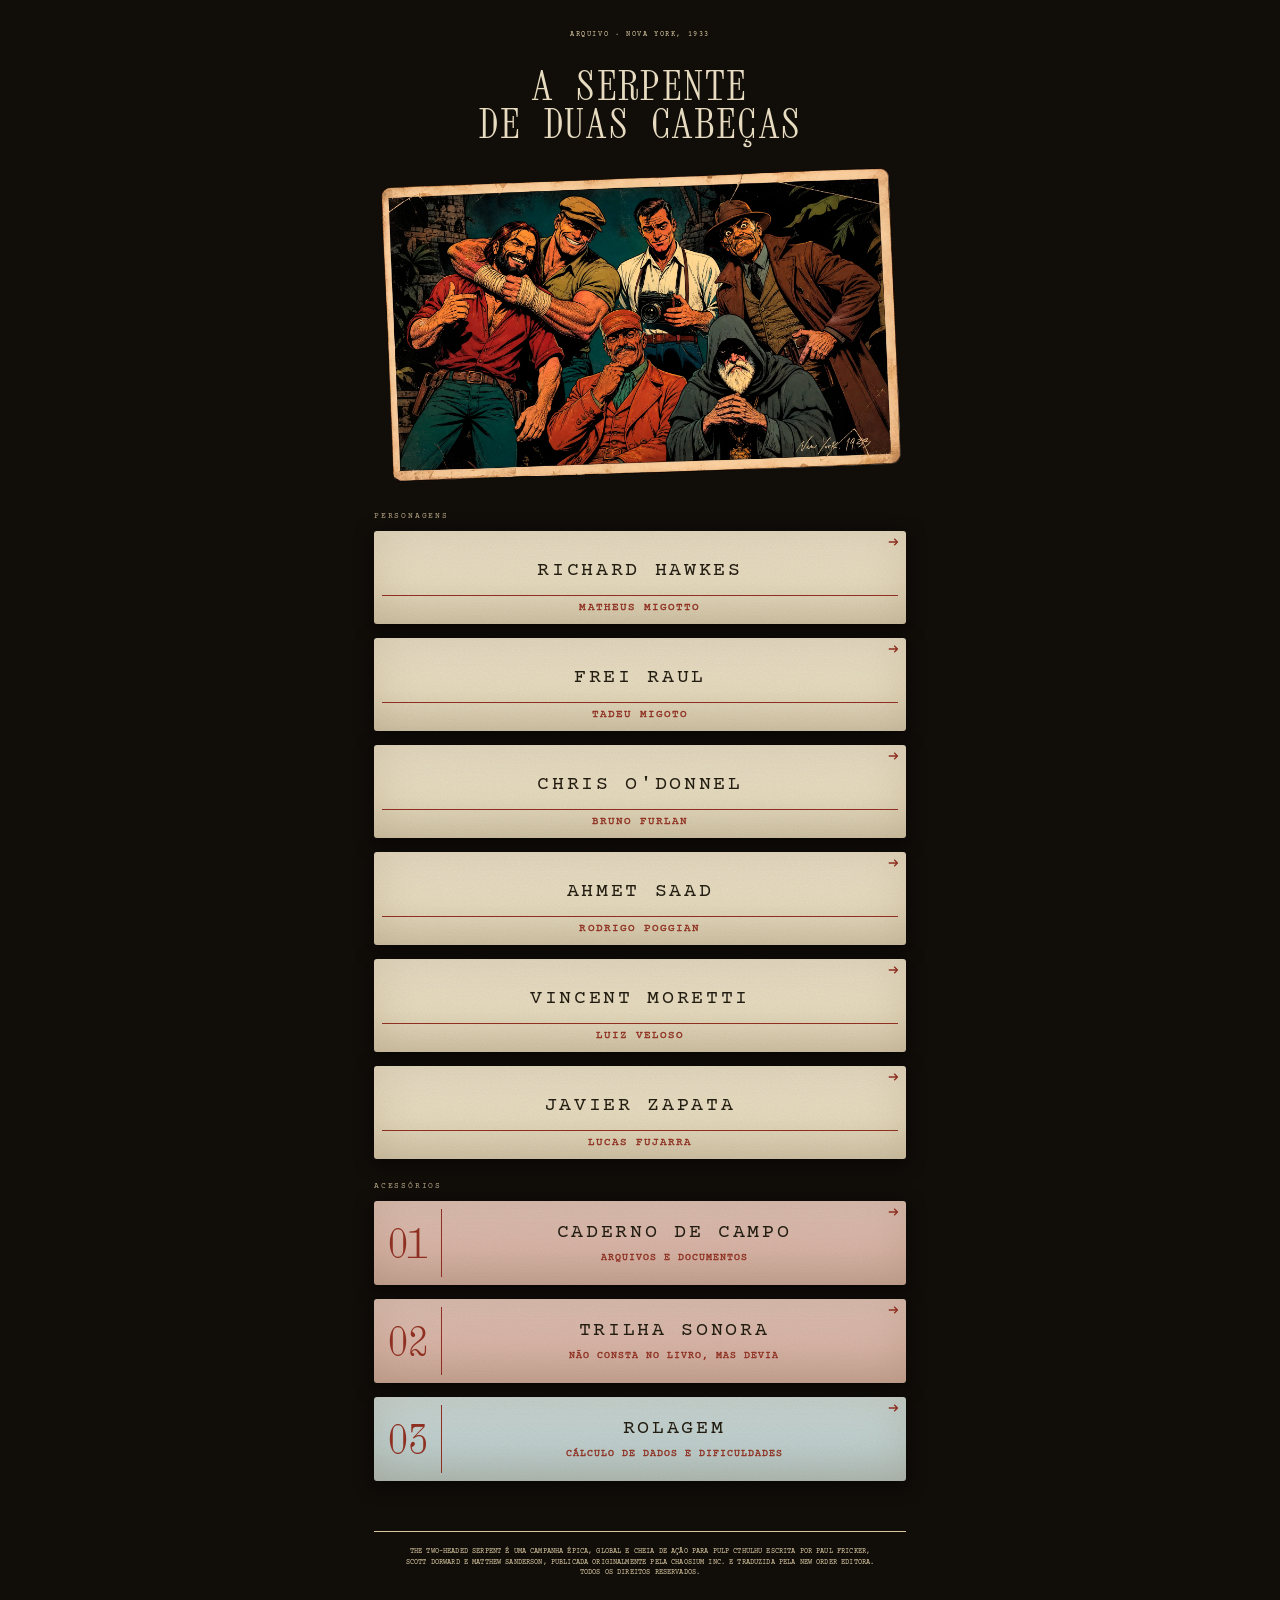
==== commit df22a1d8: "Zapata no site dos jogadores: ficha, inventário, card do Blitzzkrieg, etiqueta de insanidade indefin" ====
--- a/index.html
+++ b/index.html
@@ -175,6 +175,22 @@
 .per .nm { flex:1; font-size:13.3px; letter-spacing:.075em; text-transform:uppercase; line-height:1.15; }
 .per .nm i { display:block; -webkit-text-stroke:0; font-size:10px; font-style:italic; font-weight:400; letter-spacing:.1em; }
 .per.grad .nm { font-weight:700; }
+/* Perícia que vem de um card (o Blitzzkrieg do Zapata): nome em sangue e etiqueta que abre o card */
+.per.orig .nm { color:var(--sangue); -webkit-text-stroke:.3px var(--sangue); }
+.per .nm a.orig { display:inline-flex; align-items:center; gap:4px; margin-left:6px; vertical-align:2px; font-size:8.5px; font-weight:700; letter-spacing:.12em; color:var(--papel); background:var(--sangue); padding:1px 2px 0 5px; text-decoration:none; -webkit-text-stroke:0; }
+.per .nm a.orig i.q { display:inline-grid; font-size:8px; width:11px; height:11px; letter-spacing:0; font-style:normal; }
+.q { display:inline-grid; place-items:center; width:13px; height:13px; border-radius:50%; border:var(--fio) solid currentColor; font-size:9px; font-weight:700; line-height:1; font-style:normal; }
+/* Condições que duram (insanidade): etiqueta no Estado atual; o "?" abre o texto do card */
+.conds { display:flex; flex-wrap:wrap; justify-content:flex-end; gap:6px 10px; padding:12px 0 2px; }
+.cond { display:inline-flex; align-items:center; gap:8px; }
+.cond .rot { -webkit-text-stroke:.35px var(--sangue); }
+.cond .etq { font-size:10px; font-weight:700; letter-spacing:.12em; text-transform:uppercase; color:var(--papel); background:var(--sangue); padding:3px 7px 2px; }
+.cond button { color:var(--sangue); padding:6px; margin:-6px; }
+.cond button .q { width:17px; height:17px; font-size:11px; }
+.cond-txt { margin:10px 0 4px; padding:12px 12px 10px; }
+.cond-txt h3 { font-weight:700; font-size:10px; letter-spacing:.1em; text-transform:uppercase; color:var(--sangue); margin:10px 0 4px; }
+.cond-txt ul { margin:0; padding-left:16px; } .cond-txt li { margin:3px 0; }
+.cond-txt .nota { margin-top:10px; padding-top:8px; border-top:var(--fio) solid var(--sangue); font-weight:700; }
 .per .vals { display:flex; align-items:center; flex:none; }
 .per .vals b { width:21.1px; height:23.4px; border:var(--fio) solid var(--sangue); display:grid; place-items:center; font-weight:400; font-size:18.7px; letter-spacing:-.04em; line-height:1; padding-top:1px; -webkit-text-stroke:.5px var(--tinta); }
 .per .vals em { font-style:normal; width:22.6px; text-align:center; font-size:13.3px; border-right:var(--fio) solid var(--sangue); line-height:15px; padding-top:1px; }
@@ -283,7 +299,7 @@
 <body>
 <div class="mesa" id="mesa"></div>
 <div class="zoom" id="zoom" hidden><button class="fechar" data-z="fecha" aria-label="Fechar"><b>Fechar ×</b></button><img id="zoom-img" alt="Foto do grupo"><p class="dica">Dois dedos para ampliar</p></div>
-<script src="dados.js"></script>
+<script src="dados.js?v=96f0e5f8"></script>
 <script>
 /* Navegação por # : #/ (portal) · #/<pj> · #/<pj>/ficha · #/<pj>/inventario · #/<pj>/cartas
    O que o jogador mexe (PV, PM, sanidade, sorte, armadura, munição, talento ligado) fica só neste
@@ -372,15 +388,22 @@
   const l = pj.ficha.pericias.filter(p => !t || semAcento(p[0]).includes(t));
   return l.length ? l.map(p => { const m = p[0].match(/^(.*?)\s*(\(.*\))$/), v = p[1];
     const marca = p[3] ? '<button class="bc' + (E.marc[p[0]] ? ' x' : '') + '" data-a="marca" data-p="' + esc(p[0]) + '" aria-label="Marcar ' + esc(p[0]) + ' para evolução"><i class="circ"></i></button>' : '<span class="bc sem"></span>';
-    return '<div class="per ' + (p[2] ? 'grad' : 'base') + '">' + marca + '<span class="nm">' + esc(m ? m[1] : p[0]) + (m ? '<i>' + esc(m[2].replace('/', ' e ')) + '</i>' : '') + '</span>' +
+    const o = p[4] ? '<a class="orig" href="#/' + pj.slug + '/cartas/' + p[4][1] + '" aria-label="Vem do card ' + esc(p[4][0]) + '">' + esc(p[4][0]) + '<i class="q">?</i></a>' : '';
+    return '<div class="per ' + (p[2] ? 'grad' : 'base') + (p[4] ? ' orig' : '') + '">' + marca + '<span class="nm">' + esc(m ? m[1] : p[0]) + o + (m ? '<i>' + esc(m[2].replace('/', ' e ')) + '</i>' : '') + '</span>' +
       '<span class="vals"><b class="num">' + dd(v) + '</b><em class="num">' + dd(Math.floor(v / 2)) + '</em><em class="num">' + dd(Math.floor(v / 5)) + '</em></span></div>'; }).join('')
     : '<div class="per base"><span class="nm" style="padding-left:30px">Nenhuma perícia com esse nome.</span></div>';
+}
+function condicoes() {
+  const c = pj.ficha.condicoes || [];
+  if (!c.length) return '';
+  return '<div class="conds">' + c.map((x, i) => '<span class="cond"><span class="rot">San</span><span class="etq">' + esc(x.nome) + '</span><button data-a="cond" data-i="' + i + '" aria-label="O que é ' + esc(x.nome) + '"><i class="q">?</i></button></span>').join('') + '</div>' +
+    c.map((x, i) => '<div class="cond-txt pontilhado" id="cond-' + i + '" hidden>' + (x.texto ? '<div class="txt">' + md(x.texto) + '</div>' : '') + (x.nota ? '<p class="nota">' + esc(x.nota) + '</p>' : '') + '</div>').join('');
 }
 function ficha() {
   const f = pj.ficha, A = f.atributos, an = f.antecedentes || {};
   const rot = { descricao: 'Descrição', ideologia: 'Ideologia e crenças', pessoas_significativas: 'Pessoas significativas', locais_importantes: 'Locais importantes', pertences_queridos: 'Pertences queridos', caracteristicas: 'Características', ferimentos_e_cicatrizes: 'Ferimentos e cicatrizes', fobias_e_manias: 'Fobias e manias', encontros_estranhos: 'Encontros com entidades estranhas', historia: 'História' };
   mesa.innerHTML = topo('#/' + pj.slug, pj.nome) +
-    bloco('estado', 'Estado atual', '<div class="medidores">' + medidor('pv', 'PV', f.pv.max) + medidor('sorte', 'Srt', null) + medidor('sanidade', 'San', null) + medidor('pm', 'PM', f.pm.max) + medidor('arm', 'Arm', null) + '</div>') +
+    bloco('estado', 'Estado atual', condicoes() + '<div class="medidores">' + medidor('pv', 'PV', f.pv.max) + medidor('sorte', 'Srt', null) + medidor('sanidade', 'San', null) + medidor('pm', 'PM', f.pm.max) + medidor('arm', 'Arm', null) + '</div>') +
     bloco('combate', 'Combate', armas()) +
     bloco('atributos', 'Atributos', '<div class="atribs">' + ['FOR', 'CON', 'DES', 'INT', 'TAM', 'POD', 'APA', 'EDU'].filter(k => A[k] != null).map(k => '<div><span class="a">' + k + '</span>' + caixa(A[k]) + '</div>').join('') + '</div>' +
       '<div class="extras">' + [['MOV', dd(f.mov)], ['Corpo', f.corpo == null ? '—' : (f.corpo < 0 ? '' : '0') + f.corpo], ['DX', String(f.dx || '0').toLowerCase()]].map(x => '<div><span class="rot">' + x[0] + '</span><span class="num">' + esc(x[1]) + '</span></div>').join('') + '</div>') +
@@ -489,6 +512,7 @@
   const z = ev.target.closest('[data-z]'); if (z) { z.dataset.z === 'abre' ? zAbre() : zFecha(); return; }
   const b = ev.target.closest('[data-a]'); if (!b || !pj) return;
   const a = b.dataset.a;
+  if (a === 'cond') { const t = document.getElementById('cond-' + b.dataset.i); t.hidden = !t.hidden; return; }
   if (a === 'passo') { const k = b.dataset.k; E[k] = Math.max(0, (+atual(k) || 0) + (+b.dataset.v)); document.querySelector('input[data-f="' + k + '"]').value = E[k]; }
   else if (a === 'bala' || a === 'recarga') {
     const i = +b.dataset.i, at = pj.ficha.armas[i];
